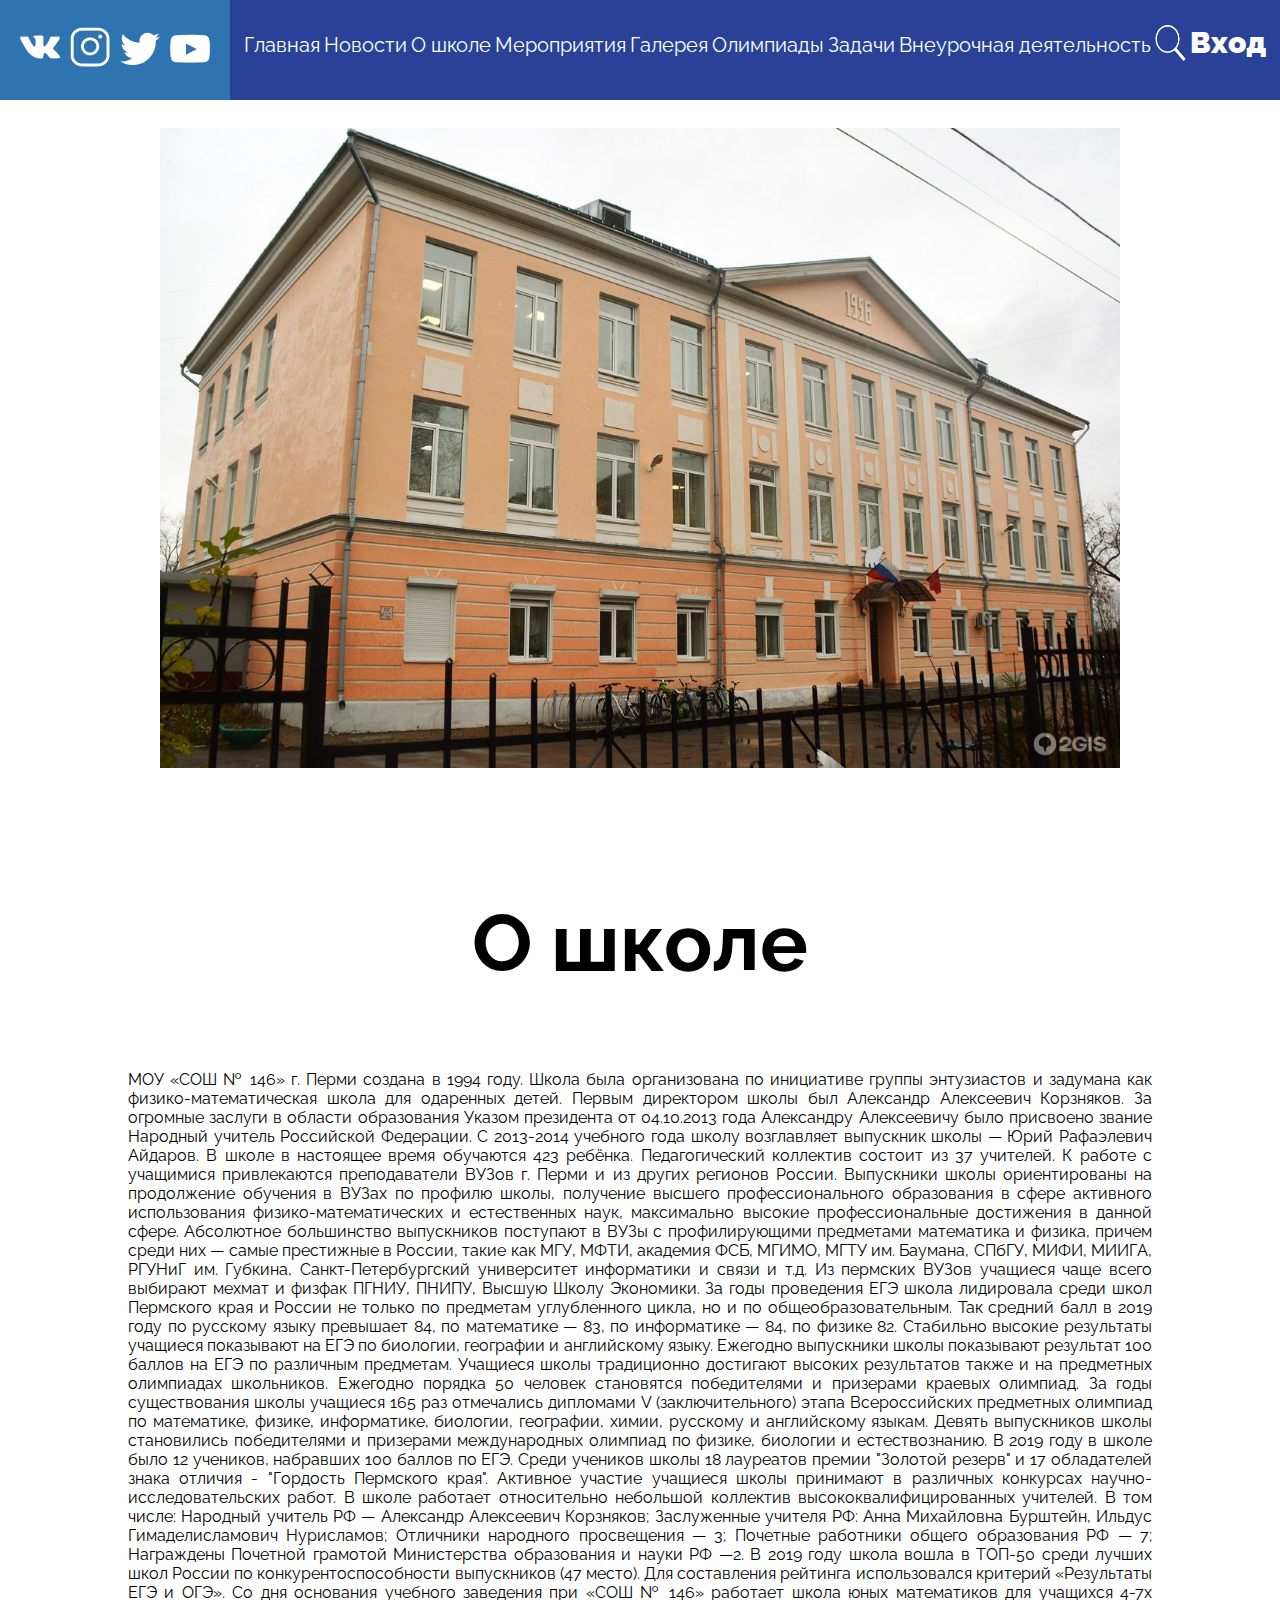
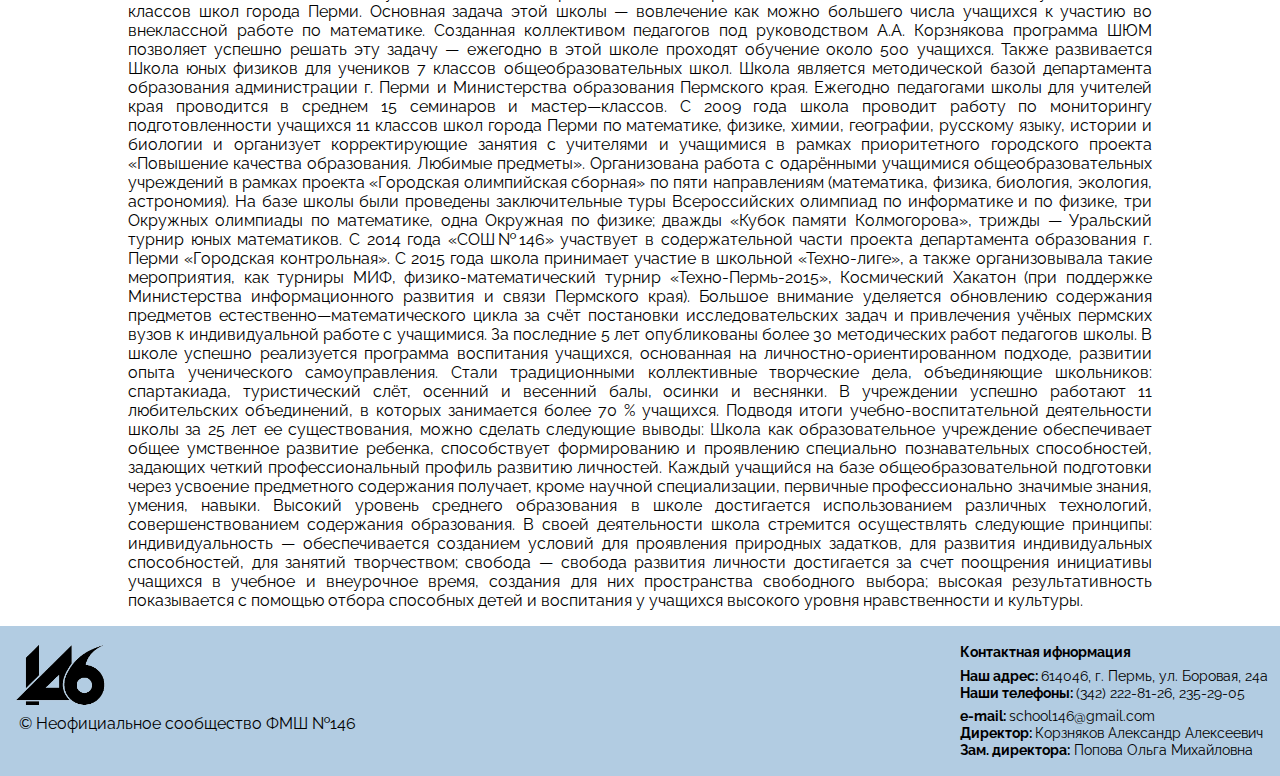
==== aboutschool.html @ 72271dd2 "19:21" ====
<!DOCTYPE html>
<html lang="ru">
    <head>
        <meta charset="utf-8">
        <title>Школа №146</title>
        <link rel="shortcut icon" href="icon_school.ico" type="image/x-icon">
        <link rel="preconnect" href="https://fonts.googleapis.com"> 
        <link rel="preconnect" href="https://fonts.gstatic.com" crossorigin> 
        <link href="https://fonts.googleapis.com/css2?family=Raleway:wght@300&display=swap" rel="stylesheet">
        <link href="main.css" rel="stylesheet" type="text/css">
    </head>
    <body>
        <header class="up-block">
            <div>
                <div class="left-block">
                    <a href="https://vk.com/school146perm" style="margin-top: 8%" ><img src="VK.png" style="margin: auto 0"></img> </a>
                    <a href="https://www.instagram.com/school146perm/" style="margin-top: 8%" ><img src="instagram.png" style="margin: auto 0"></img> </a>
                    <a href="https://twitter.com/school146" style="margin-top: 8%"><img src="TWITTER.png" style="margin: auto 0"></img> </a>
                    <a href="https://www.youtube.com/channel/UC5WufrqFj3o7FIJP9ySKF-g/playlists" style="margin-top: 11%"><img src="YOUTUBE.png" style="margin: auto 0"></img> </a>
                </div>
                <div class="right-block">
                    <a href="" style="margin-top: 2.2%">Главная</a>
                    <a href="" style="margin-top: 2.2%">Новости</a>
                    <a href="" style="margin-top: 2.2%">О школе</a>
                    <a href="" style="margin-top: 2.2%"> Мероприятия</a>
                    <a href="" style="margin-top: 2.2%">Галерея</a>
                    <a href="" style="margin-top: 2.2%">Олимпиады</a>
                    <a href="" style="margin-top: 2.2%">Задачи</a>
                    <a href="" style="margin-top: 2.2%">Внеурочная деятельность</a>
                    <img width="3%" height="45%" src="search.png" style="margin-top: 1.5%"></img>
                    <a href="authorisation.html" style="margin-top: 1.5%" class="bold">Вход</a>
                </div>
            </div>
        </header>
        <main>
            <img src="school_house.jpg" width="75%" style="margin: 10% auto; display: flex"></img>
            <p style= "text-align: center; font-size: 500%"> <b>О школе </b></p>
            <p align="justify" style="margin-left: 10%; margin-right: 10%;"> МОУ «СОШ № 146» г. Перми создана в 1994 году. Школа была организована по инициативе группы энтузиастов и задумана как физико-математическая школа для одаренных детей.

                Первым директором школы был Александр Алексеевич Корзняков. За огромные заслуги в области образования Указом президента от 04.10.2013 года Александру Алексеевичу было присвоено звание Народный учитель Российской Федерации. С 2013-2014 учебного года школу возглавляет выпускник школы — Юрий Рафаэлевич Айдаров.
                
                В школе в настоящее время обучаются 423 ребёнка. Педагогический коллектив состоит из 37 учителей. К работе с учащимися привлекаются преподаватели ВУЗов г. Перми и из других регионов России. Выпускники школы ориентированы на продолжение обучения в ВУЗах по профилю школы, получение высшего профессионального образования в сфере активного использования физико-математических и естественных наук, максимально высокие профессиональные достижения в данной сфере.
                
                Абсолютное большинство выпускников поступают в ВУЗы с профилирующими предметами математика и физика, причем среди них — самые престижные в России, такие как МГУ, МФТИ, академия ФСБ, МГИМО, МГТУ им. Баумана, СПбГУ, МИФИ, МИИГА, РГУНиГ им. Губкина, Санкт-Петербургский университет информатики и связи и т.д. Из пермских ВУЗов учащиеся чаще всего выбирают мехмат и физфак ПГНИУ, ПНИПУ, Высшую Школу Экономики. За годы проведения ЕГЭ школа лидировала среди школ Пермского края и России не только по предметам углубленного цикла, но и по общеобразовательным. Так средний балл в 2019 году по русскому языку превышает 84, по математике — 83, по информатике — 84, по физике 82. Стабильно высокие результаты учащиеся показывают на ЕГЭ по биологии, географии и английскому языку. Ежегодно выпускники школы показывают результат 100 баллов на ЕГЭ по различным предметам.
                
                Учащиеся школы традиционно достигают высоких результатов также и на предметных олимпиадах школьников. Ежегодно порядка 50 человек становятся победителями и призерами краевых олимпиад. За годы существования школы учащиеся 165 раз отмечались дипломами V (заключительного) этапа Всероссийских предметных олимпиад по математике, физике, информатике, биологии, географии, химии, русскому и английскому языкам. Девять выпускников школы становились победителями и призерами международных олимпиад по физике, биологии и естествознанию. В 2019 году в школе было 12 учеников, набравших 100 баллов по ЕГЭ. Среди учеников школы 18 лауреатов премии "Золотой резерв" и 17 обладателей знака отличия - "Гордость Пермского края". Активное участие учащиеся школы принимают в различных конкурсах научно-исследовательских работ.
                
                В школе работает относительно небольшой коллектив высококвалифицированных учителей. В том числе:
                Народный учитель РФ — Александр Алексеевич Корзняков;
                Заслуженные учителя РФ: Анна Михайловна Бурштейн, Ильдус Гимаделисламович Нурисламов;
                Отличники народного просвещения — 3;
                Почетные работники общего образования РФ — 7;
                Награждены Почетной грамотой Министерства образования и науки РФ —2.
                
                В 2019 году школа вошла в ТОП-50 среди лучших школ России по конкурентоспособности выпускников (47 место). Для составления рейтинга использовался критерий «Результаты ЕГЭ и ОГЭ».
                
                Со дня основания учебного заведения при «СОШ № 146» работает школа юных математиков для учащихся 4-7х классов школ города Перми. Основная задача этой школы — вовлечение как можно большего числа учащихся к участию во внеклассной работе по математике. Созданная коллективом педагогов под руководством А.А. Корзнякова программа ШЮМ позволяет успешно
                
                решать эту задачу — ежегодно в этой школе проходят обучение около 500 учащихся. Также развивается Школа юных физиков для учеников 7 классов общеобразовательных школ.
                
                Школа является методической базой департамента образования администрации г. Перми и Министерства образования Пермского края. Ежегодно педагогами школы для учителей края проводится в среднем 15 семинаров и мастер—классов. С 2009 года школа проводит работу по мониторингу подготовленности учащихся 11 классов школ города Перми по математике, физике, химии, географии, русскому языку, истории и биологии и организует корректирующие занятия с учителями и учащимися в рамках приоритетного городского проекта «Повышение качества образования. Любимые предметы». Организована работа с одарёнными учащимися общеобразовательных учреждений в рамках проекта «Городская олимпийская сборная» по пяти направлениям (математика, физика, биология, экология, астрономия). На базе школы были проведены заключительные туры Всероссийских олимпиад по информатике и по физике, три Окружных олимпиады по математике, одна Окружная по физике; дважды «Кубок памяти Колмогорова», трижды — Уральский турнир юных математиков. С 2014 года «СОШ№146» участвует в содержательной части проекта департамента образования г. Перми «Городская контрольная». С 2015 года школа принимает участие в школьной «Техно-лиге», а также организовывала такие мероприятия, как турниры МИФ, физико-математический турнир «Техно-Пермь-2015», Космический Хакатон (при поддержке Министерства информационного развития и связи Пермского края).
                
                Большое внимание уделяется обновлению содержания предметов естественно—математического цикла за счёт постановки исследовательских задач и привлечения учёных пермских вузов к индивидуальной работе с учащимися. За последние 5 лет опубликованы более 30 методических работ педагогов школы. В школе успешно реализуется программа воспитания учащихся, основанная на личностно-ориентированном подходе, развитии опыта ученического самоуправления. Стали традиционными коллективные творческие дела, объединяющие школьников: спартакиада, туристический слёт, осенний и весенний балы, осинки и веснянки. В учреждении успешно работают 11 любительских объединений, в которых занимается более 70 % учащихся.
                
                Подводя итоги учебно-воспитательной деятельности школы за 25 лет ее существования, можно сделать следующие выводы: Школа как образовательное учреждение обеспечивает общее умственное развитие ребенка, способствует формированию и проявлению специально познавательных способностей, задающих четкий профессиональный профиль развитию личностей. Каждый учащийся на базе общеобразовательной подготовки через усвоение предметного содержания получает, кроме научной специализации, первичные профессионально значимые знания, умения, навыки. Высокий уровень среднего образования в школе достигается использованием различных технологий, совершенствованием содержания образования.
                
                В своей деятельности школа стремится осуществлять следующие принципы:
                индивидуальность — обеспечивается созданием условий для проявления природных задатков, для развития индивидуальных способностей, для занятий творчеством;
                свобода — свобода развития личности достигается за счет поощрения инициативы учащихся в учебное и внеурочное время, создания для них пространства свободного выбора;
                высокая результативность показывается с помощью отбора способных детей и воспитания у учащихся высокого уровня нравственности и культуры.</p>
        </main>
        <footer class="down-block">
            <div class="left-footer">
                <img width="40%" src="icon_school_black.png" style="margin-left: 2%; margin-top: 2%"></img>
                <p style="margin-left: 3%; margin-top: 0">© Неофициальное сообщество ФМШ №146 </p>
               
            </div>
            <div class="right-footer">
                <p style="margin-left: 1.5%; margin-top: 2.75%; margin-bottom: 0; margin-left: 50%"><b>Контактная ифнормация</b></p>
                <p style="margin-left: 1.5%; margin-top: 1%; margin-bottom: 0; margin-left: 50%"><b> Наш адрес: </b> 614046, г. Пермь, ул. Боровая, 24а </p>
                <p style="margin-left: 1.5%; margin-top: 0; margin-bottom: 0; margin-left: 50%"><b> Наши телефоны: </b> (342) 222-81-26, 235-29-05 </p>
                <p style="margin-left: 1.5%; margin-top: 1%; margin-bottom: 0; margin-left: 50%"><b> e-mail: </b> school146@gmail.com</p>
                <p style="margin-left: 1.5%; margin-top: 0; margin-bottom: 0; margin-left: 50%"><b> Директор: </b> Корзняков Александр Алексеевич</p>
                <p style="margin-left: 1.5%; margin-top: 0; margin-bottom: 0; margin-left: 50%"><b> Зам. директора:</b> Попова Ольга Михайловна</p>
            </div>
        </footer>
    </body>
</html>
---- main.css ----
* {
    font-family: 'Raleway', sans-serif;
}
html, body {
    position: absolute;
    margin:0;
    padding:0;
    width:100%;
    height:100%;
}
a {
    text-decoration: none;
    color: white;
}
a:hover {
    color: #2E74B0;  
   }
.left-block {
    width: 18%;
    height: 100px;
    background-color: #2E74B0;
    display: flex;
    justify-content: space-evenly;
    padding: 10px;
    float: left;
    -webkit-box-sizing: border-box;
    -moz-box-sizing: border-box;
    box-sizing: border-box;
}
.right-block {
    width: 82%;
    height: 100px;
    font-size: 125%;
    color: white;
    background-color: #294297;
    display: flex;
    justify-content: space-evenly;
    padding: 10px;
    float: left;
    -webkit-box-sizing: border-box;
    -moz-box-sizing: border-box;
    box-sizing: border-box;
}
.bold {
    font-size: 150%;
    font-weight: 900;
}
.down-block {
    width: 100%;
    height: 150px;
    background-color: #B2CCE2;
    color: black;
    bottom: 0;
}
.left-footer {
    width: 50%;
    height: 150px;
    background-color: #B2CCE2;
    float: left;
    -webkit-box-sizing: border-box;
    -moz-box-sizing: border-box;
    box-sizing: border-box;
}
.right-footer {
    width: 50%;
    height: 150px;
    background-color: #B2CCE2;
    font-size: 90%;
    color: black;
    margin: 0;
    float: left;
    -webkit-box-sizing: border-box;
    -moz-box-sizing: border-box;
    box-sizing: border-box;
}
.id-block {
    display:block;
    margin:auto;
}
.knopka01 {
    display: inline-block;
    width: 300px;
    height: 50px;
    font-size: 20px;
    text-align: center;
    text-decoration: none;
    outline: none;
    border: none;
    border-radius: 10px;
    margin-top: 10px;
    background-color: #FF9700;
    color: white;
    user-select: none;
  } 
  .knopka01:hover {
    color: rgb(0,59,66);
    cursor: pointer;
  }

  .knopka02 {
    display: inline-block;
    width: 300px;
    height: 50px;
    font-size: 20px;
    text-align: left;
    padding-left: 1% ;
    text-decoration: none;
    border-radius: 10px;
    margin-top: 10px;
    background-color: #F4EADD;
    border-color: #294297;
    color: #294297;
    user-select: none;
  }
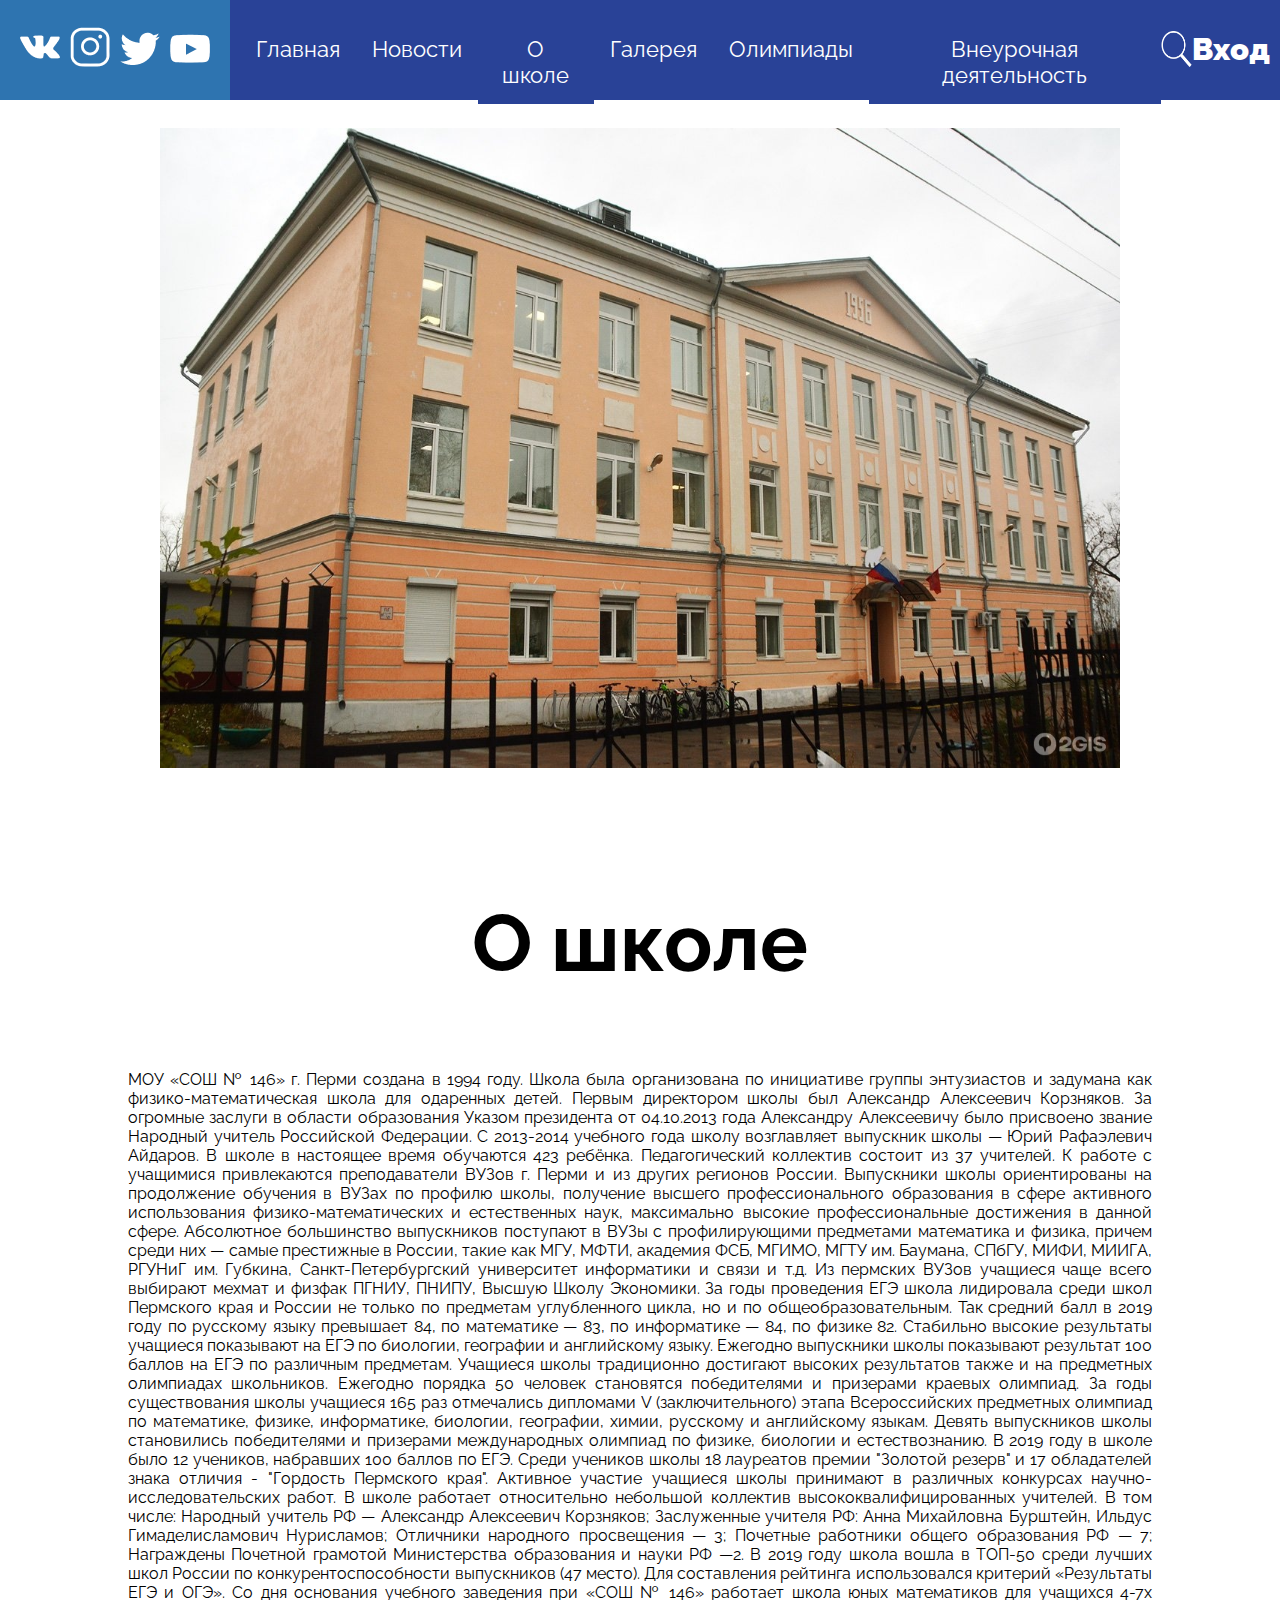
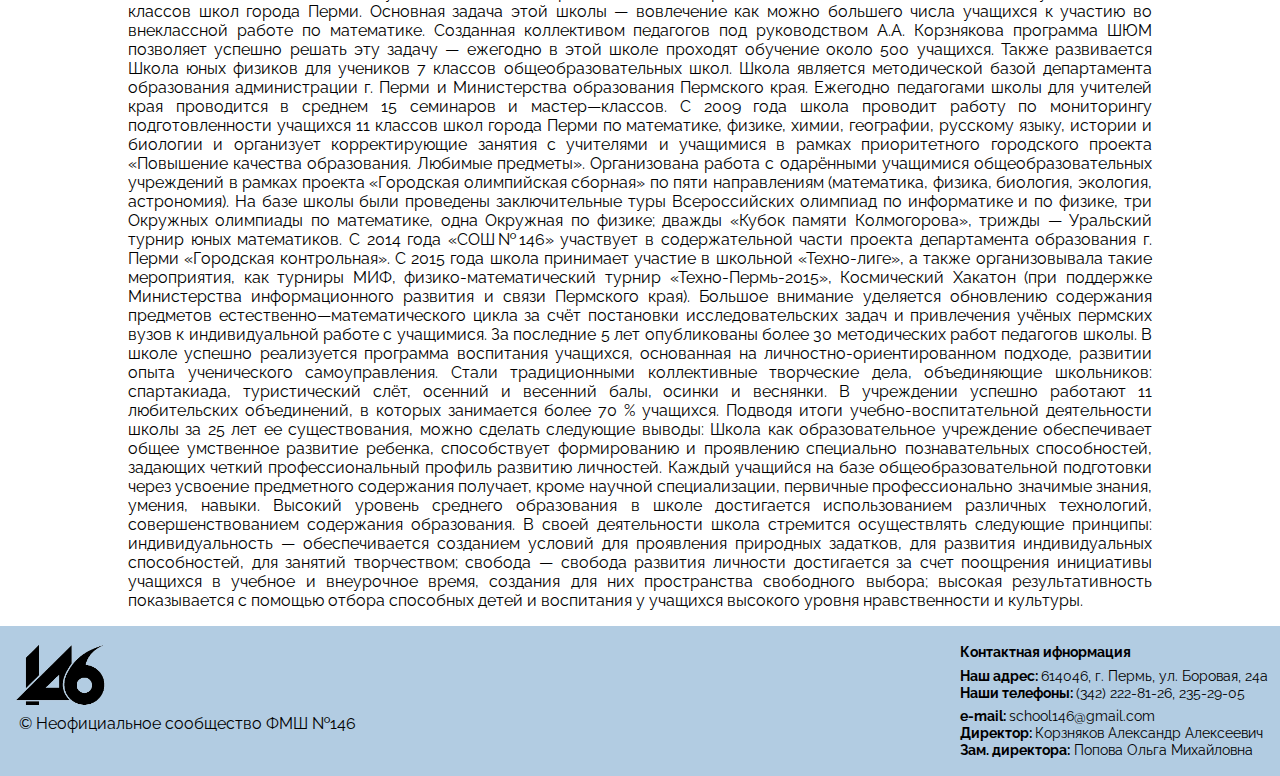
==== commit 8c0fc57b: "20:05" ====
--- a/aboutschool.html
+++ b/aboutschool.html
@@ -19,16 +19,44 @@
                     <a href="https://www.youtube.com/channel/UC5WufrqFj3o7FIJP9ySKF-g/playlists" style="margin-top: 11%"><img src="YOUTUBE.png" style="margin: auto 0"></img> </a>
                 </div>
                 <div class="right-block">
-                    <a href="" style="margin-top: 2.2%">Главная</a>
-                    <a href="" style="margin-top: 2.2%">Новости</a>
-                    <a href="" style="margin-top: 2.2%">О школе</a>
-                    <a href="" style="margin-top: 2.2%"> Мероприятия</a>
-                    <a href="" style="margin-top: 2.2%">Галерея</a>
-                    <a href="" style="margin-top: 2.2%">Олимпиады</a>
-                    <a href="" style="margin-top: 2.2%">Задачи</a>
-                    <a href="" style="margin-top: 2.2%">Внеурочная деятельность</a>
-                    <img width="3%" height="45%" src="search.png" style="margin-top: 1.5%"></img>
-                    <a href="authorisation.html" style="margin-top: 1.5%" class="bold">Вход</a>
+                    <form class="dropdown" action="index.html" method="GET">
+                        <button style="font-size: 105%;" class="dropbtn">Главная</button>
+                    </form>
+                    <div class="dropdown">
+                        <button style="font-size: 105%;" class="dropbtn">Новости</button>
+                        <div class="dropdown-content">
+                          <a href="aboutschool.html">Общие</a>
+                          <a href="#">Олимпиады</a>
+                          <a href="#">Праздники</a>
+                        </div>
+                      </div>
+                    <div class="dropdown">
+                        <button style="font-size: 105%;" class="dropbtn">О школе</button>
+                        <div class="dropdown-content">
+                          <a href="aboutschool.html">О школе</a>
+                          <a href="#">Достижения</a>
+                          <a href="#">Учителя</a>
+                        </div>
+                      </div>
+                    <form class="dropdown" action="index.html" method="GET">
+                        <button style="font-size: 105%;" class="dropbtn">Галерея</button>
+                    </form>
+                    <div class="dropdown">
+                        <button style="font-size: 105%;" class="dropbtn">Олимпиады</button>
+                        <div class="dropdown-content">
+                          <a href="">Расписание</a>
+                          <a href="#">Результаты</a>
+                        </div>
+                      </div>
+                    <div class="dropdown">
+                        <button style="font-size: 105%;" class="dropbtn">Внеурочная деятельность</button>
+                        <div class="dropdown-content">
+                          <a href="">Мероприятия</a>
+                          <a href="#">"Дайте мне задачку"</a>
+                        </div>
+                      </div>
+                    <img width="3%" height="45%" src="search.png" style="margin-top: 2%"></img>
+                    <a href="authorisation.html" style="margin-top: 2%" class="bold">Вход</a>
                 </div>
             </div>
         </header>
--- a/main.css
+++ b/main.css
@@ -28,9 +28,10 @@
     box-sizing: border-box;
 }
 .right-block {
+    padding-top: 1%;
     width: 82%;
     height: 100px;
-    font-size: 125%;
+    font-size: 130%;
     color: white;
     background-color: #294297;
     display: flex;
@@ -112,3 +113,39 @@
     color: #294297;
     user-select: none;
   } 
+.dropbtn {
+    font-size: 225%;
+    background-color: #294297;
+    color: white;
+    padding: 16px;
+    border: none;
+}
+
+.dropdown {
+    padding-top: 1%;
+    position: relative;
+    display: inline-block;
+}
+
+.dropdown-content {
+    display: none;
+    position: absolute;
+    background-color: #f1f1f1;
+    min-width: 160px;
+    box-shadow: 0px 8px 16px 0px rgba(0,0,0,0.2);
+    z-index: 1;
+}
+
+.dropdown-content a {
+    font-size: 125%;
+    color: black;
+    padding: 12px 16px;
+    text-decoration: none;
+    display: block;
+}
+
+.dropdown-content a:hover {background-color: #ddd;}
+
+.dropdown:hover .dropdown-content {display: block;}
+
+.dropdown:hover .dropbtn {background-color: #172C77}
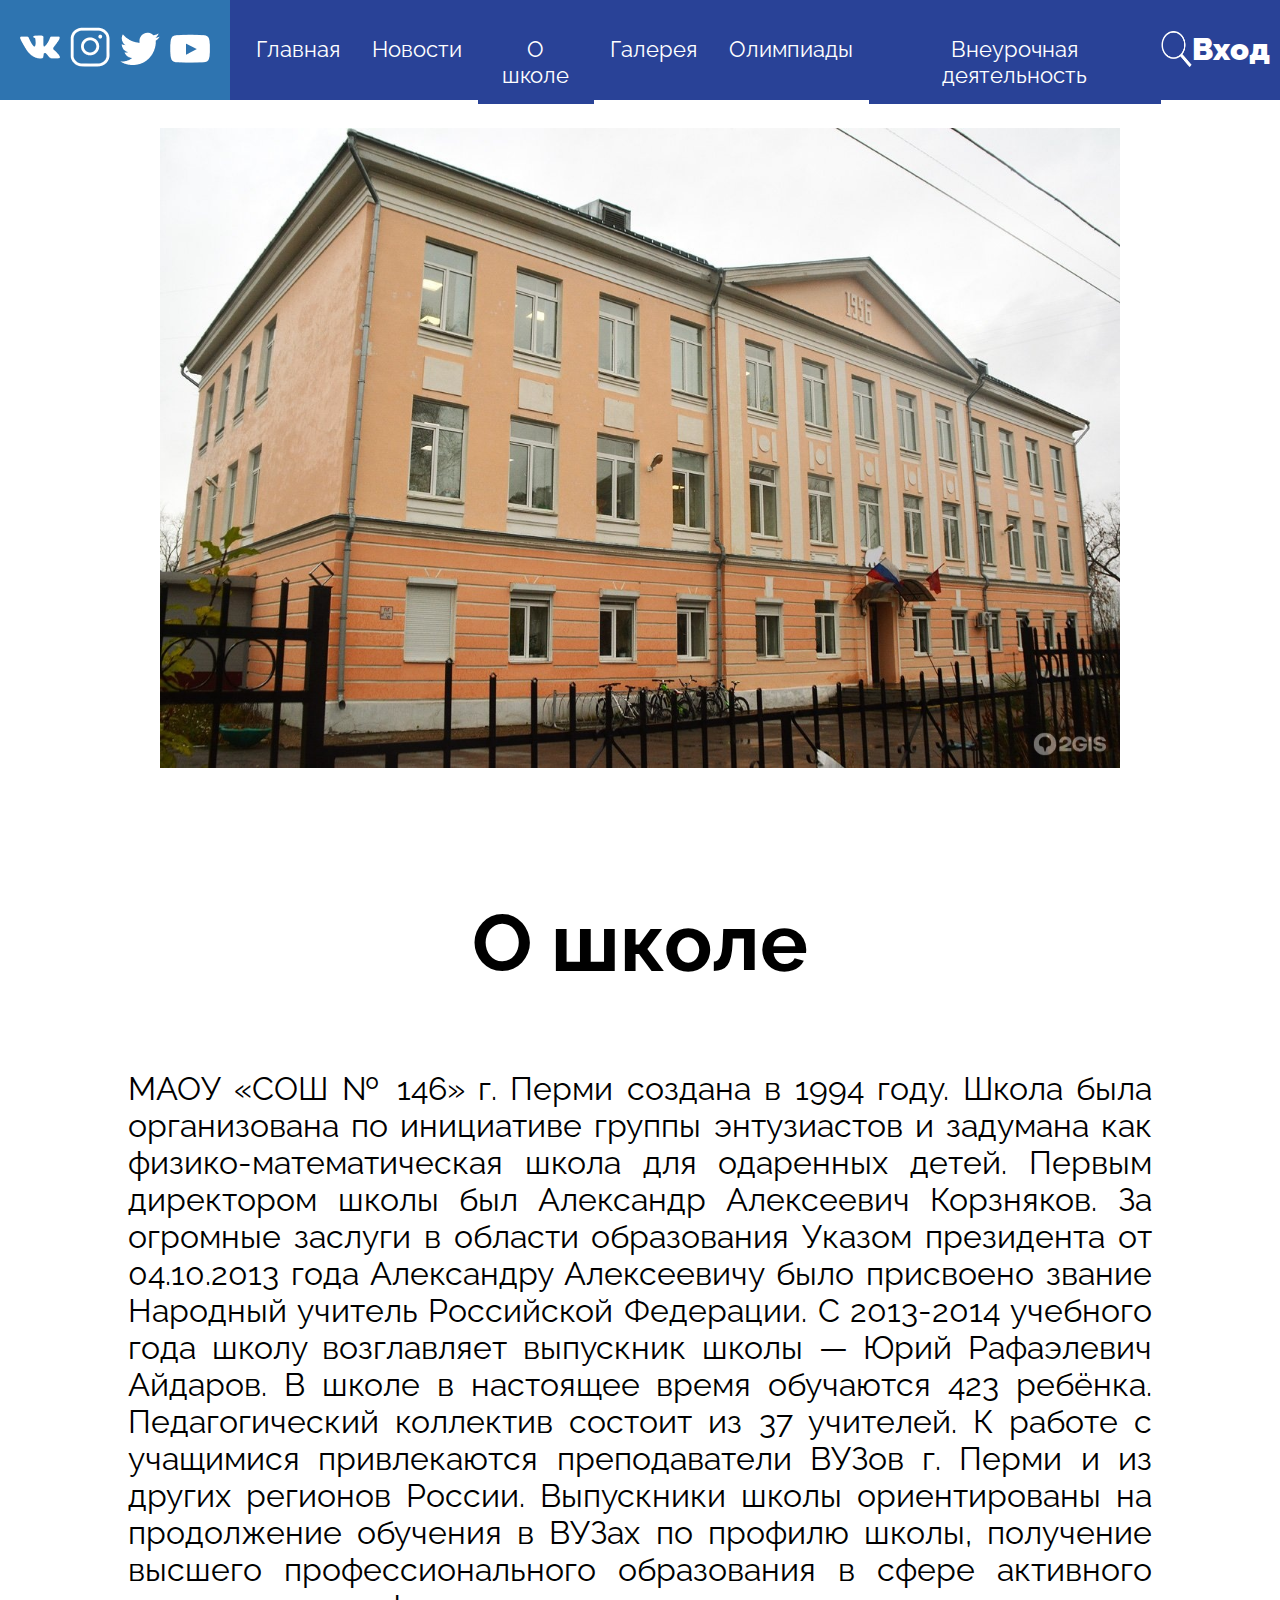
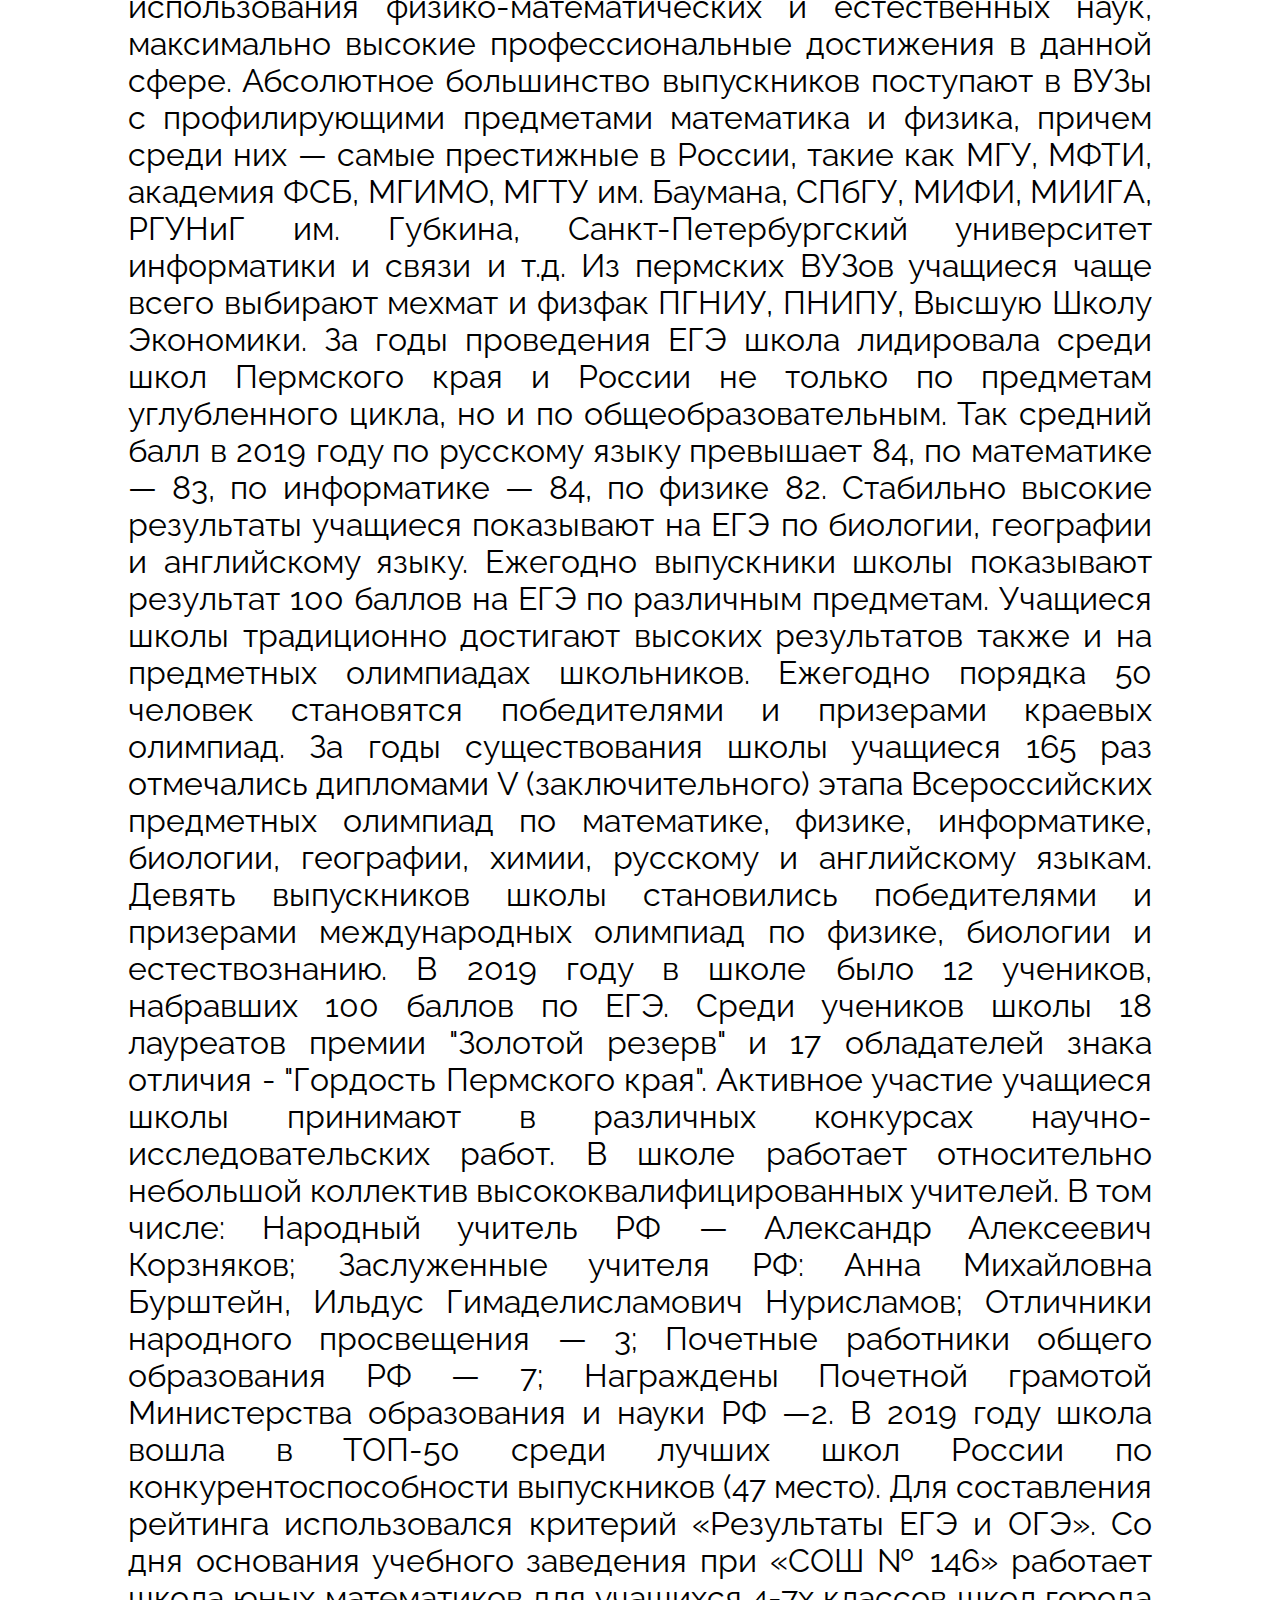
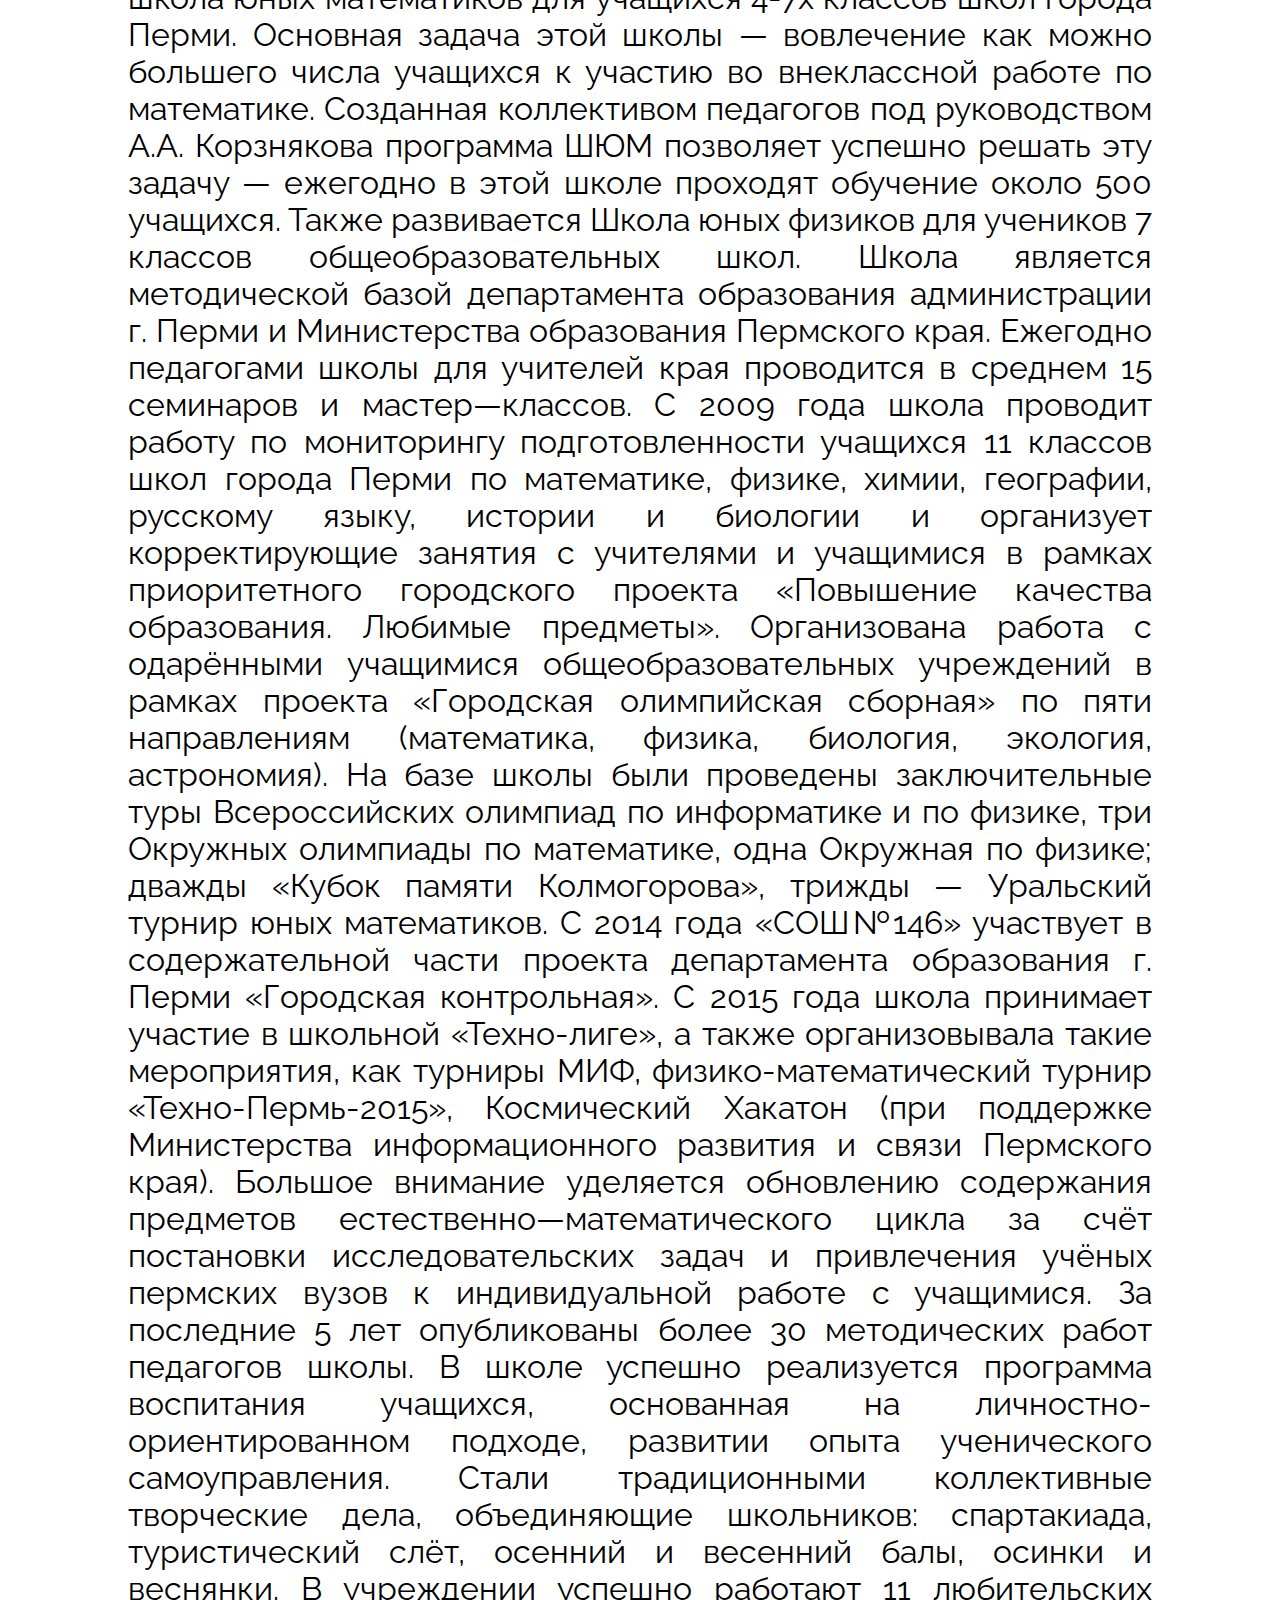
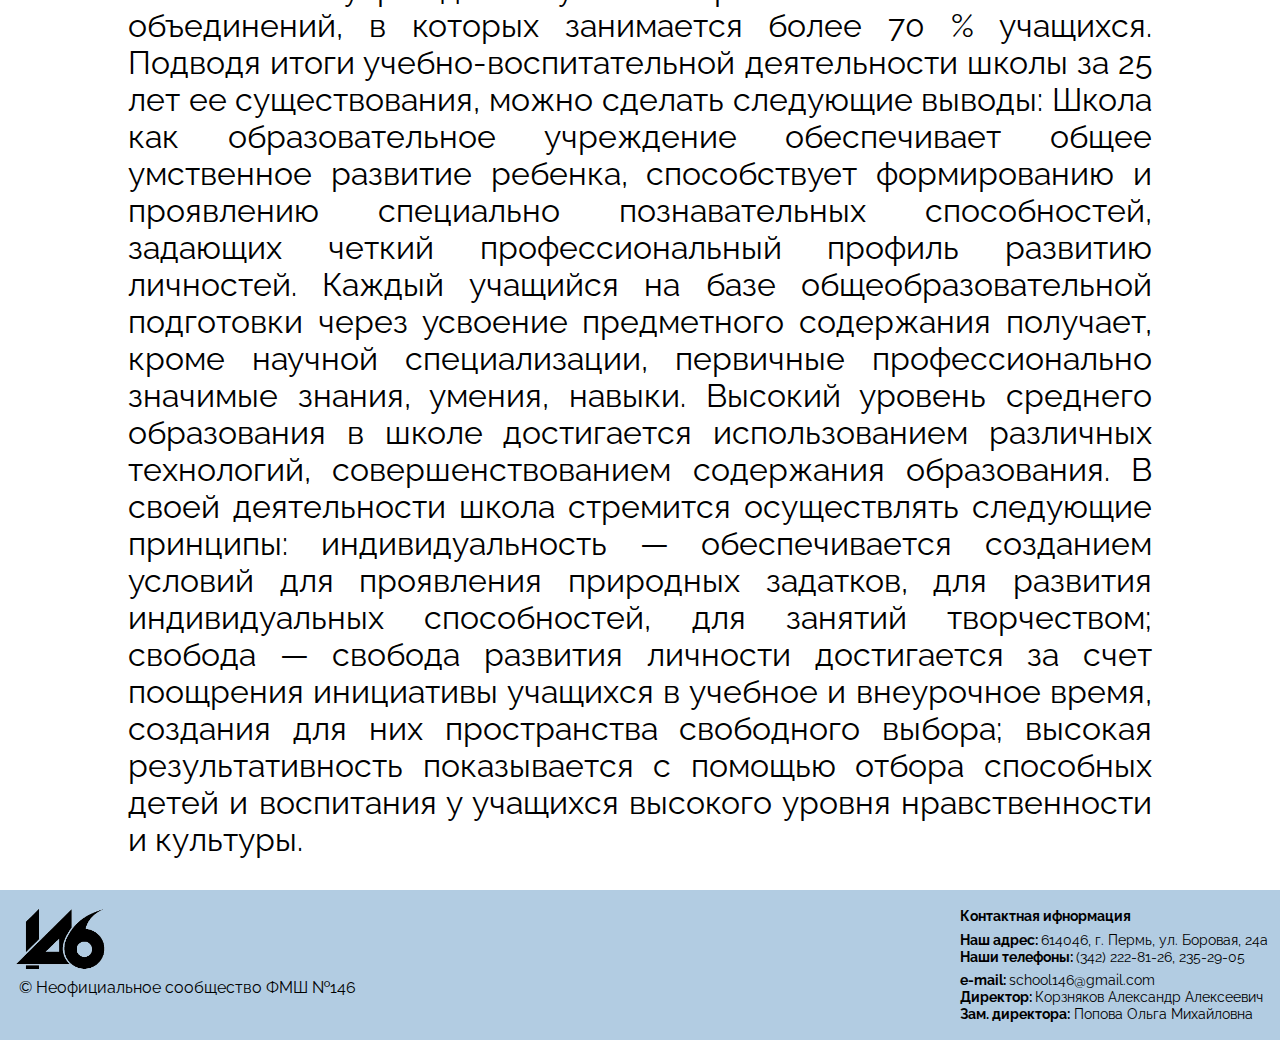
==== commit 3fb9bb15: "00:02" ====
--- a/aboutschool.html
+++ b/aboutschool.html
@@ -25,34 +25,34 @@
                     <div class="dropdown">
                         <button style="font-size: 105%;" class="dropbtn">Новости</button>
                         <div class="dropdown-content">
-                          <a href="aboutschool.html">Общие</a>
-                          <a href="#">Олимпиады</a>
-                          <a href="#">Праздники</a>
+                          <a href="commonnews.html">Общие</a>
+                          <a href="olympiadnews.html">Олимпиады</a>
+                          <a href="celebrationnews.html">Праздники</a>
                         </div>
                       </div>
                     <div class="dropdown">
                         <button style="font-size: 105%;" class="dropbtn">О школе</button>
                         <div class="dropdown-content">
                           <a href="aboutschool.html">О школе</a>
-                          <a href="#">Достижения</a>
-                          <a href="#">Учителя</a>
+                          <a href="achievements.html">Достижения</a>
+                          <a href="aboutteachers.html">Учителя</a>
                         </div>
                       </div>
-                    <form class="dropdown" action="index.html" method="GET">
+                    <form class="dropdown" action="gallery.html" method="GET">
                         <button style="font-size: 105%;" class="dropbtn">Галерея</button>
                     </form>
                     <div class="dropdown">
                         <button style="font-size: 105%;" class="dropbtn">Олимпиады</button>
                         <div class="dropdown-content">
-                          <a href="">Расписание</a>
-                          <a href="#">Результаты</a>
+                          <a href="olypmpiadtimetable.html">Расписание</a>
+                          <a href="olympiadresults.html">Результаты</a>
                         </div>
                       </div>
                     <div class="dropdown">
                         <button style="font-size: 105%;" class="dropbtn">Внеурочная деятельность</button>
                         <div class="dropdown-content">
-                          <a href="">Мероприятия</a>
-                          <a href="#">"Дайте мне задачку"</a>
+                          <a href="events.html">Мероприятия</a>
+                          <a href="iwantaproblem.html">"Дайте мне задачку"</a>
                         </div>
                       </div>
                     <img width="3%" height="45%" src="search.png" style="margin-top: 2%"></img>
@@ -63,7 +63,7 @@
         <main>
             <img src="school_house.jpg" width="75%" style="margin: 10% auto; display: flex"></img>
             <p style= "text-align: center; font-size: 500%"> <b>О школе </b></p>
-            <p align="justify" style="margin-left: 10%; margin-right: 10%;"> МОУ «СОШ № 146» г. Перми создана в 1994 году. Школа была организована по инициативе группы энтузиастов и задумана как физико-математическая школа для одаренных детей.
+            <p align="justify" style="margin-left: 10%; margin-right: 10%; font-size: 200%"> МАОУ «СОШ № 146» г. Перми создана в 1994 году. Школа была организована по инициативе группы энтузиастов и задумана как физико-математическая школа для одаренных детей.
 
                 Первым директором школы был Александр Алексеевич Корзняков. За огромные заслуги в области образования Указом президента от 04.10.2013 года Александру Алексеевичу было присвоено звание Народный учитель Российской Федерации. С 2013-2014 учебного года школу возглавляет выпускник школы — Юрий Рафаэлевич Айдаров.
                 
--- a/main.css
+++ b/main.css
@@ -149,3 +149,43 @@
 .dropdown:hover .dropdown-content {display: block;}
 
 .dropdown:hover .dropbtn {background-color: #172C77}
+
+.top-left {
+    position: absolute;
+    font-size: 500%;
+    top: 35%;
+    left: 5%;
+    color: #FF9700;
+}
+
+.top-right {
+    position: absolute;
+    font-size: 100%;
+    top: 50%;
+    left: 35%;
+    right: 30%;
+    color: black;
+}
+
+.knopka03 {
+    position: absolute;
+    font-size: 200%;
+    top: 50%;
+    left: 5%;
+    color: #FF9700;
+    display: inline-block;
+    width: 500px;
+    height: 70px;
+    text-align: center;
+    text-decoration: none;
+    outline: none;
+    border: none;
+    border-radius: 35px;
+    margin-top: 10px;
+    background-color: #FF9700;
+    color: white;
+    user-select: none;
+  } 
+.director {
+    padding: 5%;
+}
